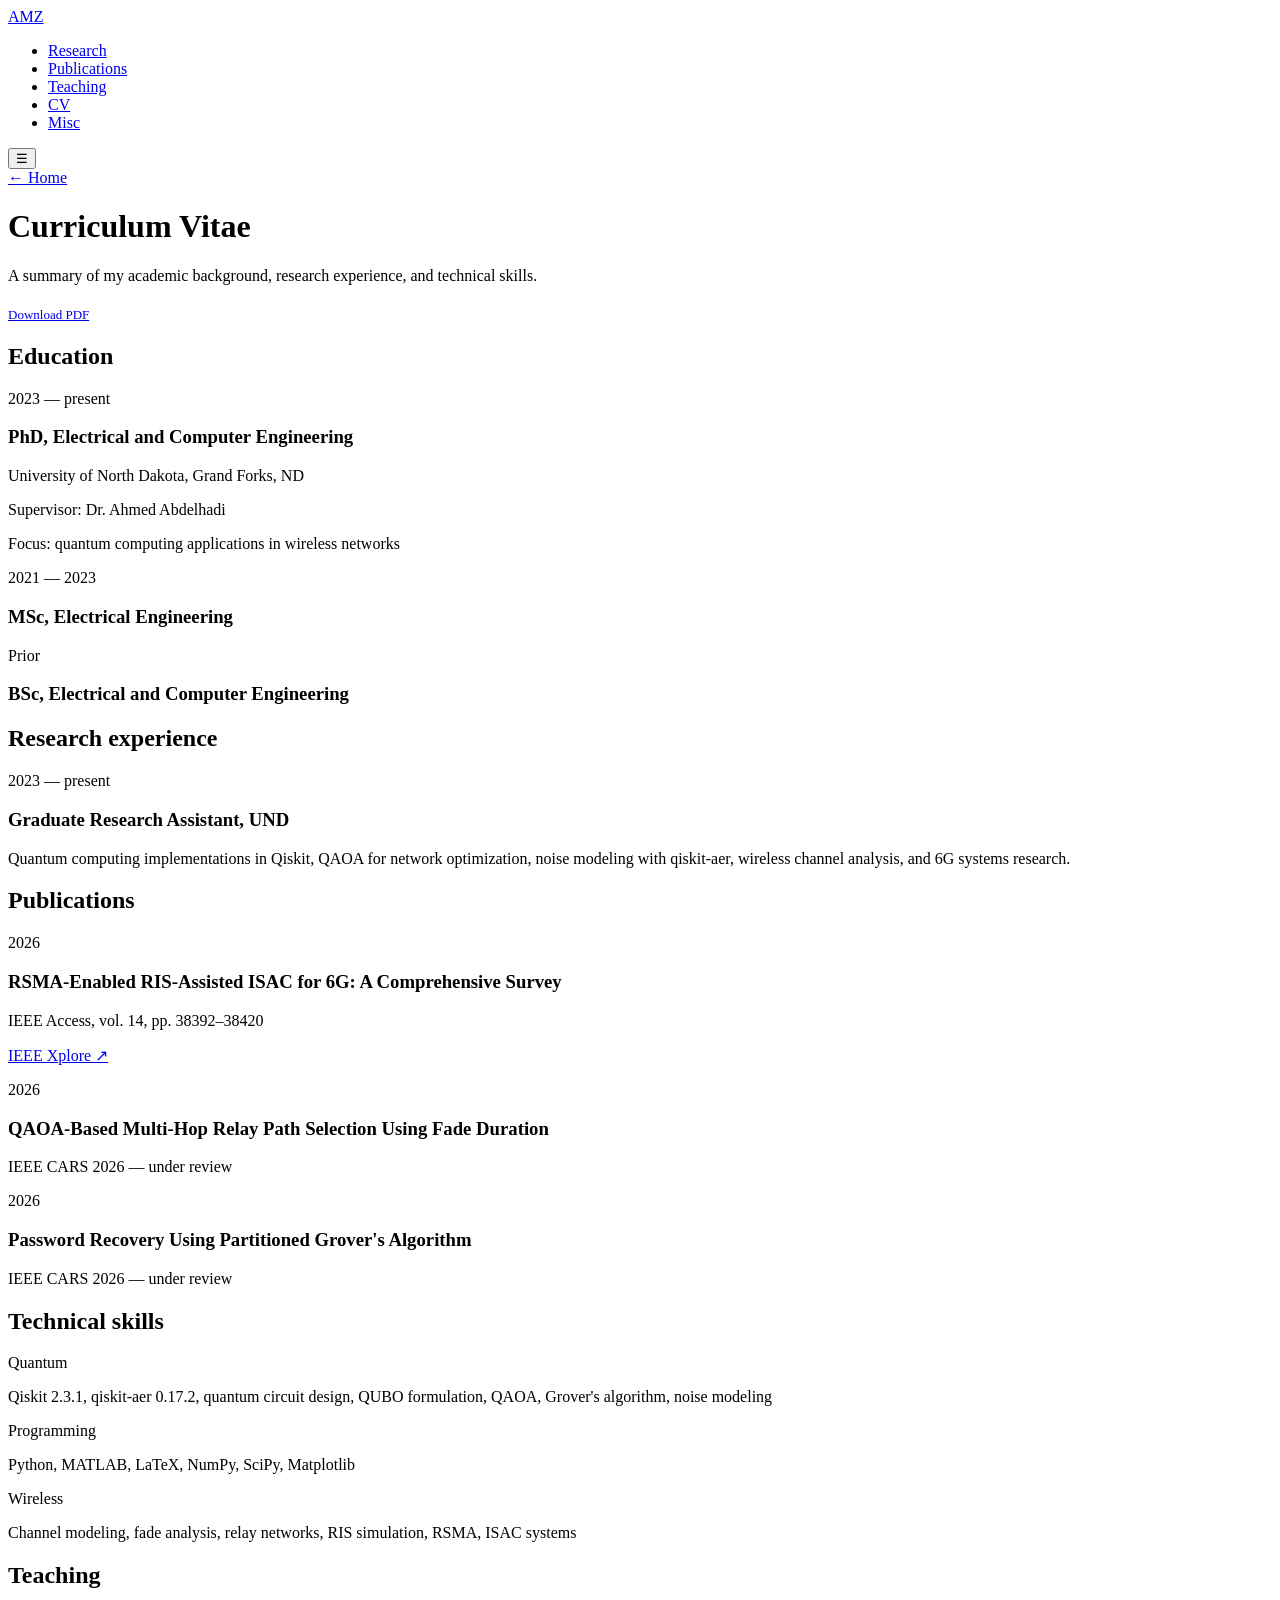
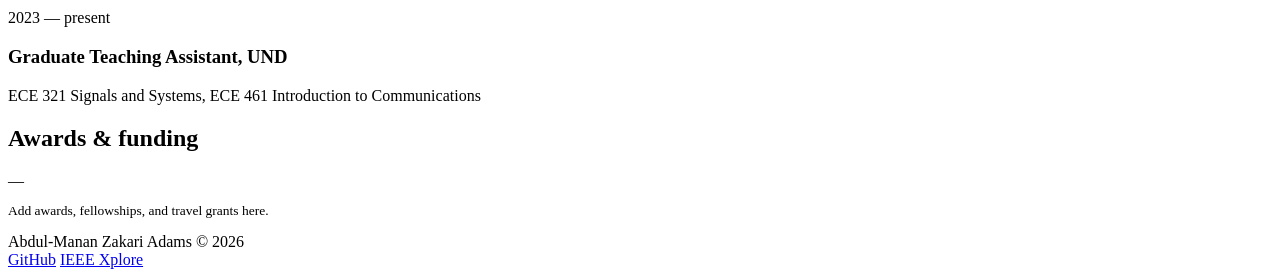
==== cv.html @ 7d1633b3 "Add files via upload" ====
<!DOCTYPE html>
<html lang="en">
<head>
  <meta charset="UTF-8" />
  <meta name="viewport" content="width=device-width, initial-scale=1.0" />
  <title>CV — Abdul-Manan Zakari Adams</title>
  <link rel="preconnect" href="https://fonts.googleapis.com" />
  <link rel="preconnect" href="https://fonts.gstatic.com" crossorigin />
  <link href="https://fonts.googleapis.com/css2?family=Inter:wght@300;400;500;600&family=JetBrains+Mono:wght@400;500&display=swap" rel="stylesheet" />
  <link rel="stylesheet" href="../css/style.css" />
</head>
<body>

  <nav class="nav">
    <div class="nav-inner">
      <a href="../index.html" class="nav-logo">AMZ</a>
      <ul class="nav-links">
        <li><a href="research.html">Research</a></li>
        <li><a href="publications.html">Publications</a></li>
        <li><a href="teaching.html">Teaching</a></li>
        <li><a href="cv.html" class="active">CV</a></li>
        <li><a href="misc.html" class="nav-misc">Misc</a></li>
      </ul>
      <button class="nav-toggle" id="navToggle" aria-label="Toggle menu">&#9776;</button>
    </div>
  </nav>

  <main>

    <div class="page-header">
      <a href="../index.html" class="back-link">← Home</a>
      <h1>Curriculum Vitae</h1>
      <p>
        A summary of my academic background, research experience, and technical skills.
        <!-- Replace the link below with your actual CV PDF once uploaded -->
      </p>
      <div style="margin-top: 1.25rem;">
        <a href="#" class="btn-primary" style="font-size: 13px;">Download PDF</a>
      </div>
    </div>

    <section class="cv-section">
      <h2>Education</h2>

      <div class="cv-entry">
        <div class="cv-year">2023 &mdash; present</div>
        <div>
          <h3>PhD, Electrical and Computer Engineering</h3>
          <p>University of North Dakota, Grand Forks, ND</p>
          <p>Supervisor: Dr. Ahmed Abdelhadi</p>
          <p>Focus: quantum computing applications in wireless networks</p>
        </div>
      </div>

      <div class="cv-entry">
        <div class="cv-year">2021 &mdash; 2023</div>
        <div>
          <h3>MSc, Electrical Engineering</h3>
          <p><!-- Add degree institution here --></p>
        </div>
      </div>

      <div class="cv-entry">
        <div class="cv-year">Prior</div>
        <div>
          <h3>BSc, Electrical and Computer Engineering</h3>
          <p><!-- Add degree institution here --></p>
        </div>
      </div>
    </section>

    <section class="cv-section">
      <h2>Research experience</h2>

      <div class="cv-entry">
        <div class="cv-year">2023 &mdash; present</div>
        <div>
          <h3>Graduate Research Assistant, UND</h3>
          <p>
            Quantum computing implementations in Qiskit, QAOA for network optimization,
            noise modeling with qiskit-aer, wireless channel analysis, and 6G systems research.
          </p>
        </div>
      </div>
    </section>

    <section class="cv-section">
      <h2>Publications</h2>

      <div class="cv-entry">
        <div class="cv-year">2026</div>
        <div>
          <h3>RSMA-Enabled RIS-Assisted ISAC for 6G: A Comprehensive Survey</h3>
          <p>IEEE Access, vol. 14, pp. 38392–38420</p>
          <p><a href="https://ieeexplore.ieee.org/abstract/document/11426895" target="_blank" rel="noopener">IEEE Xplore ↗</a></p>
        </div>
      </div>

      <div class="cv-entry">
        <div class="cv-year">2026</div>
        <div>
          <h3>QAOA-Based Multi-Hop Relay Path Selection Using Fade Duration</h3>
          <p>IEEE CARS 2026 &mdash; under review</p>
        </div>
      </div>

      <div class="cv-entry">
        <div class="cv-year">2026</div>
        <div>
          <h3>Password Recovery Using Partitioned Grover's Algorithm</h3>
          <p>IEEE CARS 2026 &mdash; under review</p>
        </div>
      </div>
    </section>

    <section class="cv-section">
      <h2>Technical skills</h2>

      <div class="cv-entry">
        <div class="cv-year">Quantum</div>
        <div>
          <p>Qiskit 2.3.1, qiskit-aer 0.17.2, quantum circuit design, QUBO formulation, QAOA, Grover's algorithm, noise modeling</p>
        </div>
      </div>

      <div class="cv-entry">
        <div class="cv-year">Programming</div>
        <div>
          <p>Python, MATLAB, LaTeX, NumPy, SciPy, Matplotlib</p>
        </div>
      </div>

      <div class="cv-entry">
        <div class="cv-year">Wireless</div>
        <div>
          <p>Channel modeling, fade analysis, relay networks, RIS simulation, RSMA, ISAC systems</p>
        </div>
      </div>
    </section>

    <section class="cv-section">
      <h2>Teaching</h2>

      <div class="cv-entry">
        <div class="cv-year">2023 &mdash; present</div>
        <div>
          <h3>Graduate Teaching Assistant, UND</h3>
          <p>ECE 321 Signals and Systems, ECE 461 Introduction to Communications</p>
        </div>
      </div>
    </section>

    <section class="cv-section">
      <h2>Awards &amp; funding</h2>
      <div class="cv-entry">
        <div class="cv-year">&mdash;</div>
        <div>
          <p style="color: var(--col-text-muted); font-size: 13.5px;">Add awards, fellowships, and travel grants here.</p>
        </div>
      </div>
    </section>

  </main>

  <footer class="footer">
    <div class="footer-inner">
      <span>Abdul-Manan Zakari Adams &copy; 2026</span>
      <div class="footer-links">
        <a href="https://github.com/amzadams" target="_blank" rel="noopener">GitHub</a>
        <a href="https://ieeexplore.ieee.org/abstract/document/11426895" target="_blank" rel="noopener">IEEE Xplore</a>
      </div>
    </div>
  </footer>

  <script src="../js/main.js"></script>
</body>
</html>
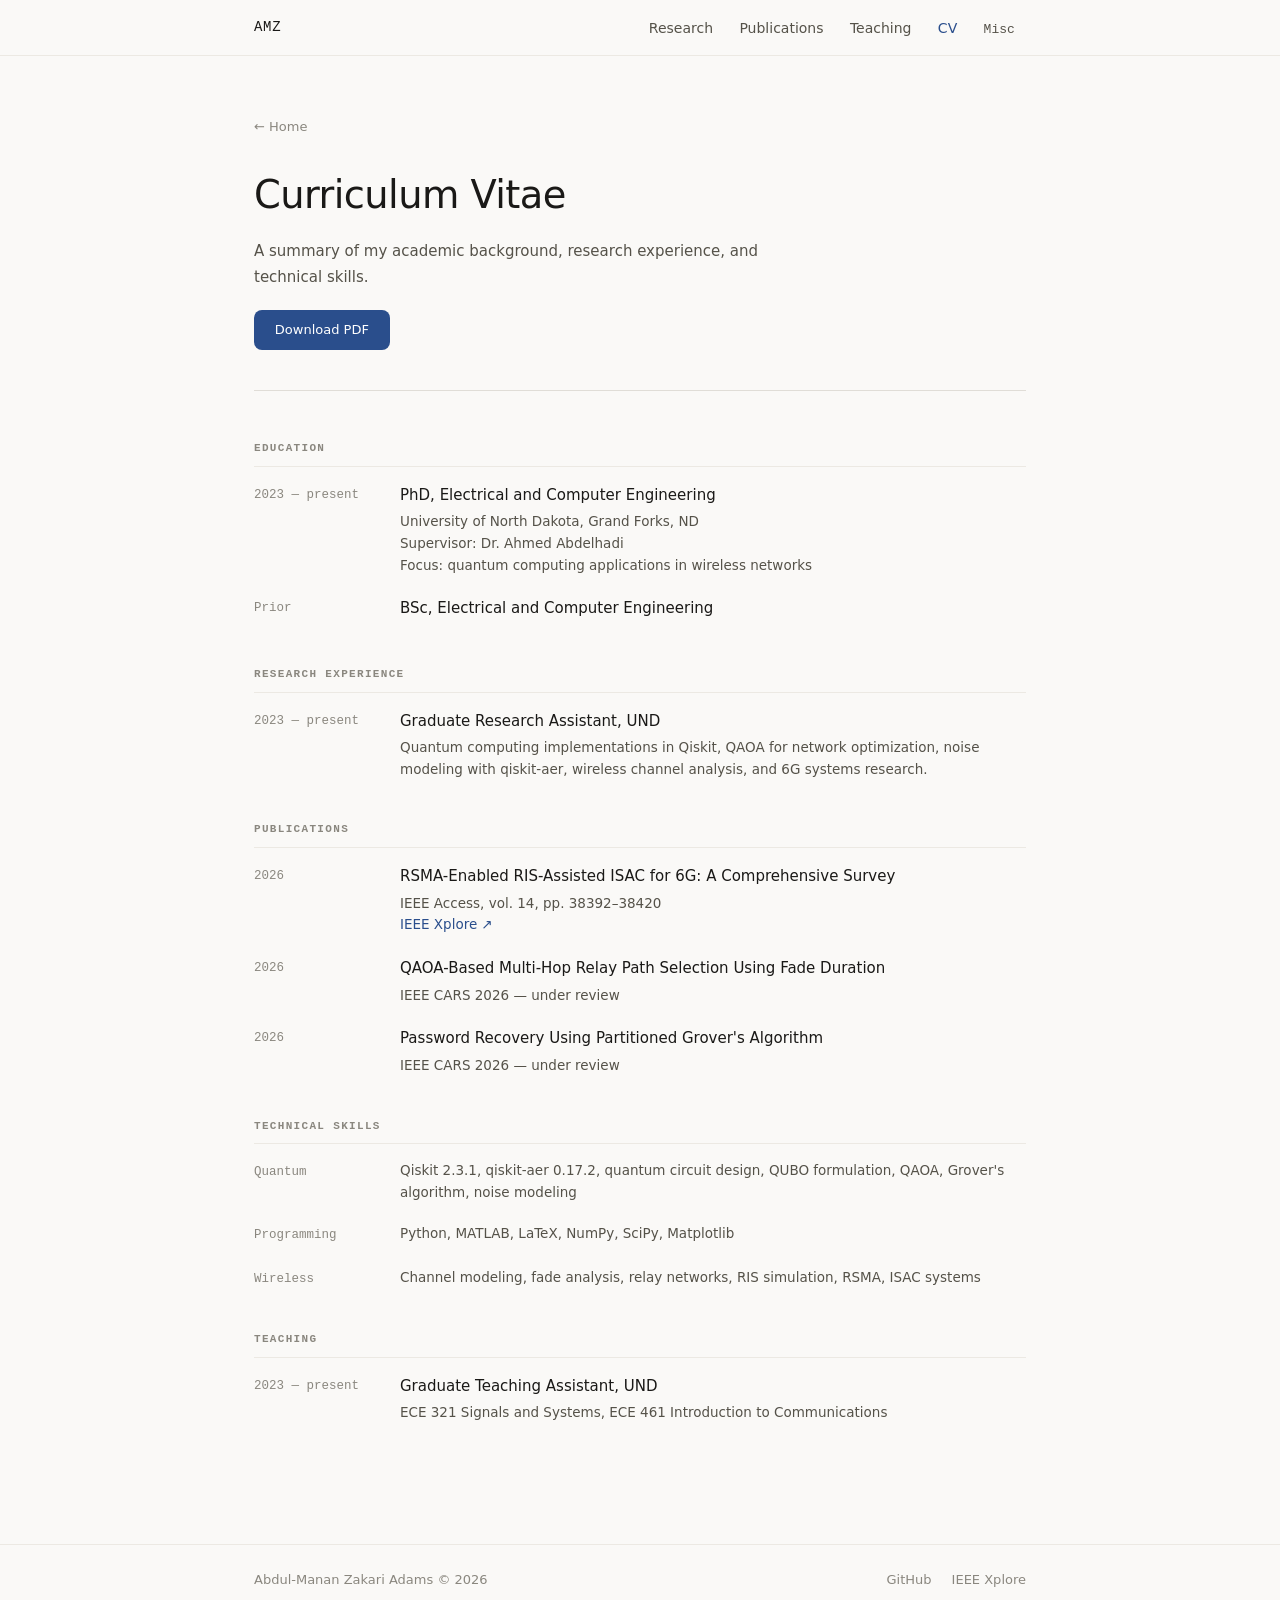
==== commit c7cd6948: "Add files via upload" ====
--- a/cv.html
+++ b/cv.html
@@ -7,13 +7,13 @@
   <link rel="preconnect" href="https://fonts.googleapis.com" />
   <link rel="preconnect" href="https://fonts.gstatic.com" crossorigin />
   <link href="https://fonts.googleapis.com/css2?family=Inter:wght@300;400;500;600&family=JetBrains+Mono:wght@400;500&display=swap" rel="stylesheet" />
-  <link rel="stylesheet" href="../css/style.css" />
+  <link rel="stylesheet" href="style.css" />
 </head>
 <body>
 
   <nav class="nav">
     <div class="nav-inner">
-      <a href="../index.html" class="nav-logo">AMZ</a>
+      <a href="index.html" class="nav-logo">AMZ</a>
       <ul class="nav-links">
         <li><a href="research.html">Research</a></li>
         <li><a href="publications.html">Publications</a></li>
@@ -28,14 +28,11 @@
   <main>
 
     <div class="page-header">
-      <a href="../index.html" class="back-link">← Home</a>
+      <a href="index.html" class="back-link">← Home</a>
       <h1>Curriculum Vitae</h1>
-      <p>
-        A summary of my academic background, research experience, and technical skills.
-        <!-- Replace the link below with your actual CV PDF once uploaded -->
-      </p>
+      <p>A summary of my academic background, research experience, and technical skills.</p>
       <div style="margin-top: 1.25rem;">
-        <a href="#" class="btn-primary" style="font-size: 13px;">Download PDF</a>
+        <a href="cv.pdf" class="btn-primary" style="font-size: 13px;">Download PDF</a>
       </div>
     </div>
 
@@ -53,18 +50,10 @@
       </div>
 
       <div class="cv-entry">
-        <div class="cv-year">2021 &mdash; 2023</div>
-        <div>
-          <h3>MSc, Electrical Engineering</h3>
-          <p><!-- Add degree institution here --></p>
-        </div>
-      </div>
-
-      <div class="cv-entry">
         <div class="cv-year">Prior</div>
         <div>
           <h3>BSc, Electrical and Computer Engineering</h3>
-          <p><!-- Add degree institution here --></p>
+          <p><!-- Add institution here --></p>
         </div>
       </div>
     </section>
@@ -150,16 +139,6 @@
       </div>
     </section>
 
-    <section class="cv-section">
-      <h2>Awards &amp; funding</h2>
-      <div class="cv-entry">
-        <div class="cv-year">&mdash;</div>
-        <div>
-          <p style="color: var(--col-text-muted); font-size: 13.5px;">Add awards, fellowships, and travel grants here.</p>
-        </div>
-      </div>
-    </section>
-
   </main>
 
   <footer class="footer">
@@ -172,6 +151,6 @@
     </div>
   </footer>
 
-  <script src="../js/main.js"></script>
+  <script src="main.js"></script>
 </body>
 </html>
--- a/style.css
+++ b/style.css
@@ -0,0 +1,798 @@
+/* =============================================
+   BASE
+   ============================================= */
+
+*, *::before, *::after {
+  box-sizing: border-box;
+  margin: 0;
+  padding: 0;
+}
+
+:root {
+  --font-sans: 'Inter', system-ui, -apple-system, sans-serif;
+  --font-mono: 'JetBrains Mono', 'Fira Code', monospace;
+
+  --col-bg: #faf9f7;
+  --col-surface: #f2f0ec;
+  --col-border: #e0ddd7;
+  --col-border-soft: #ece9e3;
+  --col-text: #1a1917;
+  --col-text-mid: #555249;
+  --col-text-muted: #8a877f;
+  --col-accent: #2a4e8c;
+  --col-accent-light: #e8edf8;
+  --col-accent-hover: #1e3a6a;
+  --col-green: #1e6b45;
+  --col-green-light: #e6f4ed;
+  --col-amber: #7a4b0a;
+  --col-amber-light: #fdf3e3;
+
+  --radius-sm: 4px;
+  --radius-md: 8px;
+  --radius-lg: 12px;
+
+  --max-w: 820px;
+  --nav-h: 56px;
+}
+
+@media (prefers-color-scheme: dark) {
+  :root {
+    --col-bg: #141311;
+    --col-surface: #1e1c19;
+    --col-border: #2e2c28;
+    --col-border-soft: #262420;
+    --col-text: #f0ede8;
+    --col-text-mid: #b0ada6;
+    --col-text-muted: #706d67;
+    --col-accent: #6b9de8;
+    --col-accent-light: #1a253d;
+    --col-accent-hover: #89b4f0;
+    --col-green: #5cb88a;
+    --col-green-light: #0e2e1f;
+    --col-amber: #e8a84a;
+    --col-amber-light: #2a1e08;
+  }
+}
+
+html {
+  font-size: 16px;
+  scroll-behavior: smooth;
+}
+
+body {
+  font-family: var(--font-sans);
+  background: var(--col-bg);
+  color: var(--col-text);
+  line-height: 1.7;
+  min-height: 100vh;
+}
+
+a {
+  color: var(--col-accent);
+  text-decoration: none;
+}
+
+a:hover {
+  color: var(--col-accent-hover);
+}
+
+/* =============================================
+   NAV
+   ============================================= */
+
+.nav {
+  position: sticky;
+  top: 0;
+  z-index: 100;
+  background: var(--col-bg);
+  border-bottom: 1px solid var(--col-border-soft);
+  height: var(--nav-h);
+}
+
+.nav-inner {
+  max-width: var(--max-w);
+  margin: 0 auto;
+  padding: 0 1.5rem;
+  height: 100%;
+  display: flex;
+  align-items: center;
+  gap: 2rem;
+}
+
+.nav-logo {
+  font-family: var(--font-mono);
+  font-size: 14px;
+  font-weight: 500;
+  color: var(--col-text);
+  letter-spacing: 0.05em;
+  flex-shrink: 0;
+}
+
+.nav-logo:hover {
+  color: var(--col-accent);
+}
+
+.nav-links {
+  display: flex;
+  gap: 0.25rem;
+  list-style: none;
+  margin-left: auto;
+}
+
+.nav-links a {
+  font-size: 14px;
+  color: var(--col-text-mid);
+  padding: 0.3rem 0.7rem;
+  border-radius: var(--radius-sm);
+  transition: color 0.15s, background 0.15s;
+}
+
+.nav-links a:hover {
+  color: var(--col-text);
+  background: var(--col-surface);
+}
+
+.nav-links a.active {
+  color: var(--col-accent);
+}
+
+.nav-misc {
+  font-family: var(--font-mono);
+  font-size: 13px !important;
+}
+
+.nav-toggle {
+  display: none;
+  background: none;
+  border: none;
+  cursor: pointer;
+  font-size: 20px;
+  color: var(--col-text);
+  margin-left: auto;
+}
+
+@media (max-width: 600px) {
+  .nav-toggle { display: block; }
+  .nav-links {
+    display: none;
+    position: absolute;
+    top: var(--nav-h);
+    left: 0;
+    right: 0;
+    background: var(--col-bg);
+    border-bottom: 1px solid var(--col-border);
+    flex-direction: column;
+    padding: 0.75rem 1.5rem 1rem;
+    gap: 0.1rem;
+  }
+  .nav-links.open { display: flex; }
+  .nav-links a { padding: 0.5rem 0; }
+}
+
+/* =============================================
+   MAIN CONTENT WRAPPER
+   ============================================= */
+
+main {
+  max-width: var(--max-w);
+  margin: 0 auto;
+  padding: 0 1.5rem 5rem;
+}
+
+/* =============================================
+   HERO
+   ============================================= */
+
+.hero {
+  padding: 5rem 0 4rem;
+}
+
+.hero-tag {
+  font-size: 13px;
+  font-family: var(--font-mono);
+  color: var(--col-text-muted);
+  letter-spacing: 0.04em;
+  margin-bottom: 1.5rem;
+}
+
+.hero h1 {
+  font-size: clamp(2.6rem, 6vw, 3.8rem);
+  font-weight: 300;
+  line-height: 1.1;
+  letter-spacing: -0.02em;
+  color: var(--col-text);
+  margin-bottom: 1.5rem;
+}
+
+.hero-sub {
+  font-size: 1.05rem;
+  color: var(--col-text-mid);
+  max-width: 520px;
+  line-height: 1.7;
+  margin-bottom: 2.5rem;
+}
+
+.hero-links {
+  display: flex;
+  gap: 0.75rem;
+  flex-wrap: wrap;
+}
+
+.btn-primary {
+  display: inline-block;
+  background: var(--col-accent);
+  color: #fff;
+  font-size: 14px;
+  font-weight: 500;
+  padding: 0.55rem 1.3rem;
+  border-radius: var(--radius-md);
+  transition: background 0.15s;
+}
+
+.btn-primary:hover {
+  background: var(--col-accent-hover);
+  color: #fff;
+}
+
+.btn-ghost {
+  display: inline-block;
+  color: var(--col-text-mid);
+  font-size: 14px;
+  border: 1px solid var(--col-border);
+  padding: 0.55rem 1.3rem;
+  border-radius: var(--radius-md);
+  transition: border-color 0.15s, color 0.15s;
+}
+
+.btn-ghost:hover {
+  border-color: var(--col-text-mid);
+  color: var(--col-text);
+}
+
+/* =============================================
+   DIVIDER
+   ============================================= */
+
+.section-divider {
+  padding: 0 0 3.5rem;
+}
+
+.divider-line {
+  height: 1px;
+  background: var(--col-border);
+}
+
+/* =============================================
+   SECTION LABEL
+   ============================================= */
+
+.section-label {
+  font-size: 11px;
+  font-family: var(--font-mono);
+  font-weight: 500;
+  letter-spacing: 0.12em;
+  text-transform: uppercase;
+  color: var(--col-text-muted);
+  margin-bottom: 1.75rem;
+}
+
+/* =============================================
+   INTERESTS
+   ============================================= */
+
+.interests-section {
+  padding-bottom: 4rem;
+}
+
+.interest-grid {
+  display: grid;
+  grid-template-columns: repeat(auto-fit, minmax(200px, 1fr));
+  gap: 1rem;
+}
+
+.interest-card {
+  background: var(--col-surface);
+  border: 1px solid var(--col-border-soft);
+  border-radius: var(--radius-lg);
+  padding: 1.25rem 1.25rem 1.5rem;
+}
+
+.interest-icon {
+  font-size: 18px;
+  display: block;
+  margin-bottom: 0.75rem;
+  color: var(--col-accent);
+}
+
+.interest-card h3 {
+  font-size: 15px;
+  font-weight: 500;
+  margin-bottom: 0.5rem;
+  color: var(--col-text);
+}
+
+.interest-card p {
+  font-size: 13.5px;
+  color: var(--col-text-muted);
+  line-height: 1.6;
+}
+
+/* =============================================
+   PAPER LIST
+   ============================================= */
+
+.featured-section {
+  padding-bottom: 4rem;
+}
+
+.paper-list {
+  display: flex;
+  flex-direction: column;
+  gap: 0.75rem;
+}
+
+.paper-card {
+  display: block;
+  position: relative;
+  background: var(--col-bg);
+  border: 1px solid var(--col-border);
+  border-radius: var(--radius-lg);
+  padding: 1.25rem 2.5rem 1.25rem 1.25rem;
+  color: inherit;
+  transition: border-color 0.15s, background 0.15s;
+}
+
+.paper-card:hover {
+  border-color: var(--col-accent);
+  background: var(--col-accent-light);
+  color: inherit;
+}
+
+.paper-meta {
+  display: flex;
+  align-items: center;
+  gap: 0.75rem;
+  margin-bottom: 0.5rem;
+}
+
+.paper-status {
+  font-size: 11px;
+  font-family: var(--font-mono);
+  padding: 2px 8px;
+  border-radius: 100px;
+  font-weight: 500;
+}
+
+.paper-status.under-review {
+  background: var(--col-amber-light);
+  color: var(--col-amber);
+}
+
+.paper-status.published {
+  background: var(--col-green-light);
+  color: var(--col-green);
+}
+
+.paper-year {
+  font-size: 12px;
+  color: var(--col-text-muted);
+  font-family: var(--font-mono);
+}
+
+.paper-card h3 {
+  font-size: 15px;
+  font-weight: 500;
+  margin-bottom: 0.4rem;
+  color: var(--col-text);
+  line-height: 1.4;
+}
+
+.paper-card p {
+  font-size: 13.5px;
+  color: var(--col-text-mid);
+  line-height: 1.6;
+}
+
+.paper-arrow {
+  position: absolute;
+  right: 1.25rem;
+  top: 50%;
+  transform: translateY(-50%);
+  font-size: 16px;
+  color: var(--col-text-muted);
+}
+
+/* =============================================
+   ABOUT
+   ============================================= */
+
+.about-section {
+  padding-bottom: 3rem;
+}
+
+.about-grid {
+  display: grid;
+  grid-template-columns: 1fr 260px;
+  gap: 3rem;
+  align-items: start;
+}
+
+.about-text p {
+  font-size: 15px;
+  color: var(--col-text-mid);
+  margin-bottom: 1rem;
+  line-height: 1.8;
+}
+
+.about-meta {
+  display: flex;
+  flex-direction: column;
+  gap: 1rem;
+}
+
+.meta-item {
+  display: flex;
+  flex-direction: column;
+  gap: 2px;
+}
+
+.meta-label {
+  font-size: 11px;
+  font-family: var(--font-mono);
+  text-transform: uppercase;
+  letter-spacing: 0.08em;
+  color: var(--col-text-muted);
+}
+
+.meta-value {
+  font-size: 14px;
+  color: var(--col-text);
+}
+
+@media (max-width: 650px) {
+  .about-grid {
+    grid-template-columns: 1fr;
+    gap: 2rem;
+  }
+}
+
+/* =============================================
+   FOOTER
+   ============================================= */
+
+.footer {
+  border-top: 1px solid var(--col-border-soft);
+  padding: 1.5rem 0;
+}
+
+.footer-inner {
+  max-width: var(--max-w);
+  margin: 0 auto;
+  padding: 0 1.5rem;
+  display: flex;
+  justify-content: space-between;
+  align-items: center;
+  font-size: 13px;
+  color: var(--col-text-muted);
+}
+
+.footer-links {
+  display: flex;
+  gap: 1.25rem;
+}
+
+.footer-links a {
+  color: var(--col-text-muted);
+  font-size: 13px;
+}
+
+.footer-links a:hover {
+  color: var(--col-text);
+}
+
+/* =============================================
+   PAGE HEADER (inner pages)
+   ============================================= */
+
+.page-header {
+  padding: 3.5rem 0 2.5rem;
+  border-bottom: 1px solid var(--col-border);
+  margin-bottom: 3rem;
+}
+
+.page-header h1 {
+  font-size: clamp(1.8rem, 4vw, 2.4rem);
+  font-weight: 300;
+  letter-spacing: -0.015em;
+  margin-bottom: 0.75rem;
+}
+
+.page-header p {
+  font-size: 15px;
+  color: var(--col-text-mid);
+  max-width: 520px;
+  line-height: 1.7;
+}
+
+/* =============================================
+   RESEARCH PAGE
+   ============================================= */
+
+.research-group {
+  margin-bottom: 3.5rem;
+}
+
+.research-group-label {
+  font-size: 11px;
+  font-family: var(--font-mono);
+  letter-spacing: 0.12em;
+  text-transform: uppercase;
+  color: var(--col-text-muted);
+  margin-bottom: 1.25rem;
+  padding-bottom: 0.5rem;
+  border-bottom: 1px solid var(--col-border-soft);
+}
+
+.research-card {
+  border: 1px solid var(--col-border);
+  border-radius: var(--radius-lg);
+  padding: 1.5rem;
+  margin-bottom: 1rem;
+  transition: border-color 0.15s;
+}
+
+.research-card:hover {
+  border-color: var(--col-accent);
+}
+
+.research-card h3 {
+  font-size: 16px;
+  font-weight: 500;
+  margin-bottom: 0.75rem;
+  color: var(--col-text);
+  line-height: 1.4;
+}
+
+.research-card p {
+  font-size: 14px;
+  color: var(--col-text-mid);
+  line-height: 1.75;
+  margin-bottom: 1rem;
+}
+
+.tag-row {
+  display: flex;
+  flex-wrap: wrap;
+  gap: 0.4rem;
+  margin-top: 0.75rem;
+}
+
+.tag {
+  font-size: 11px;
+  font-family: var(--font-mono);
+  padding: 3px 10px;
+  border-radius: 100px;
+  border: 1px solid var(--col-border);
+  color: var(--col-text-muted);
+  background: var(--col-surface);
+}
+
+.card-links {
+  display: flex;
+  gap: 1rem;
+  margin-top: 1rem;
+  padding-top: 1rem;
+  border-top: 1px solid var(--col-border-soft);
+}
+
+.card-links a {
+  font-size: 13px;
+  color: var(--col-accent);
+}
+
+.card-links a:hover {
+  color: var(--col-accent-hover);
+}
+
+/* =============================================
+   PUBLICATIONS PAGE
+   ============================================= */
+
+.pub-entry {
+  padding: 1.5rem 0;
+  border-bottom: 1px solid var(--col-border-soft);
+}
+
+.pub-entry:last-child {
+  border-bottom: none;
+}
+
+.pub-venue {
+  font-size: 12px;
+  font-family: var(--font-mono);
+  color: var(--col-text-muted);
+  margin-bottom: 0.4rem;
+}
+
+.pub-entry h3 {
+  font-size: 15.5px;
+  font-weight: 500;
+  line-height: 1.45;
+  margin-bottom: 0.4rem;
+  color: var(--col-text);
+}
+
+.pub-authors {
+  font-size: 13.5px;
+  color: var(--col-text-muted);
+  margin-bottom: 0.75rem;
+}
+
+.pub-authors strong {
+  color: var(--col-text-mid);
+  font-weight: 500;
+}
+
+.pub-links {
+  display: flex;
+  gap: 1rem;
+}
+
+.pub-links a {
+  font-size: 12.5px;
+  color: var(--col-accent);
+}
+
+/* =============================================
+   TEACHING PAGE
+   ============================================= */
+
+.teaching-card {
+  background: var(--col-surface);
+  border: 1px solid var(--col-border-soft);
+  border-radius: var(--radius-lg);
+  padding: 1.5rem;
+  margin-bottom: 1rem;
+}
+
+.teaching-card h3 {
+  font-size: 15px;
+  font-weight: 500;
+  margin-bottom: 0.4rem;
+}
+
+.teaching-card p {
+  font-size: 14px;
+  color: var(--col-text-mid);
+  line-height: 1.7;
+}
+
+.teaching-term {
+  font-size: 12px;
+  font-family: var(--font-mono);
+  color: var(--col-text-muted);
+  margin-top: 0.5rem;
+}
+
+/* =============================================
+   CV PAGE
+   ============================================= */
+
+.cv-section {
+  margin-bottom: 2.5rem;
+}
+
+.cv-section h2 {
+  font-size: 11px;
+  font-family: var(--font-mono);
+  letter-spacing: 0.12em;
+  text-transform: uppercase;
+  color: var(--col-text-muted);
+  margin-bottom: 1rem;
+  padding-bottom: 0.5rem;
+  border-bottom: 1px solid var(--col-border-soft);
+}
+
+.cv-entry {
+  display: grid;
+  grid-template-columns: 130px 1fr;
+  gap: 1rem;
+  margin-bottom: 1.25rem;
+  align-items: start;
+}
+
+.cv-year {
+  font-size: 12.5px;
+  font-family: var(--font-mono);
+  color: var(--col-text-muted);
+  padding-top: 2px;
+}
+
+.cv-entry h3 {
+  font-size: 15px;
+  font-weight: 500;
+  margin-bottom: 0.2rem;
+}
+
+.cv-entry p {
+  font-size: 13.5px;
+  color: var(--col-text-mid);
+  line-height: 1.6;
+}
+
+@media (max-width: 500px) {
+  .cv-entry {
+    grid-template-columns: 1fr;
+    gap: 0.25rem;
+  }
+}
+
+/* =============================================
+   MISC PAGE (private items)
+   ============================================= */
+
+.misc-grid {
+  display: grid;
+  grid-template-columns: repeat(auto-fit, minmax(220px, 1fr));
+  gap: 1rem;
+  margin-bottom: 2.5rem;
+}
+
+.misc-card {
+  border: 1px solid var(--col-border);
+  border-radius: var(--radius-lg);
+  padding: 1.25rem;
+  transition: border-color 0.15s;
+}
+
+.misc-card.private {
+  opacity: 0.5;
+  pointer-events: none;
+  position: relative;
+}
+
+.misc-card.private::after {
+  content: "Private";
+  position: absolute;
+  top: 0.75rem;
+  right: 0.75rem;
+  font-size: 10px;
+  font-family: var(--font-mono);
+  letter-spacing: 0.08em;
+  background: var(--col-surface);
+  padding: 2px 7px;
+  border-radius: 100px;
+  color: var(--col-text-muted);
+  border: 1px solid var(--col-border);
+}
+
+.misc-card:not(.private):hover {
+  border-color: var(--col-accent);
+}
+
+.misc-card h3 {
+  font-size: 14px;
+  font-weight: 500;
+  margin-bottom: 0.4rem;
+}
+
+.misc-card p {
+  font-size: 13px;
+  color: var(--col-text-muted);
+  line-height: 1.6;
+}
+
+/* =============================================
+   UTILITY
+   ============================================= */
+
+.back-link {
+  display: inline-block;
+  font-size: 13px;
+  color: var(--col-text-muted);
+  margin-bottom: 1.5rem;
+}
+
+.back-link:hover {
+  color: var(--col-text);
+}
